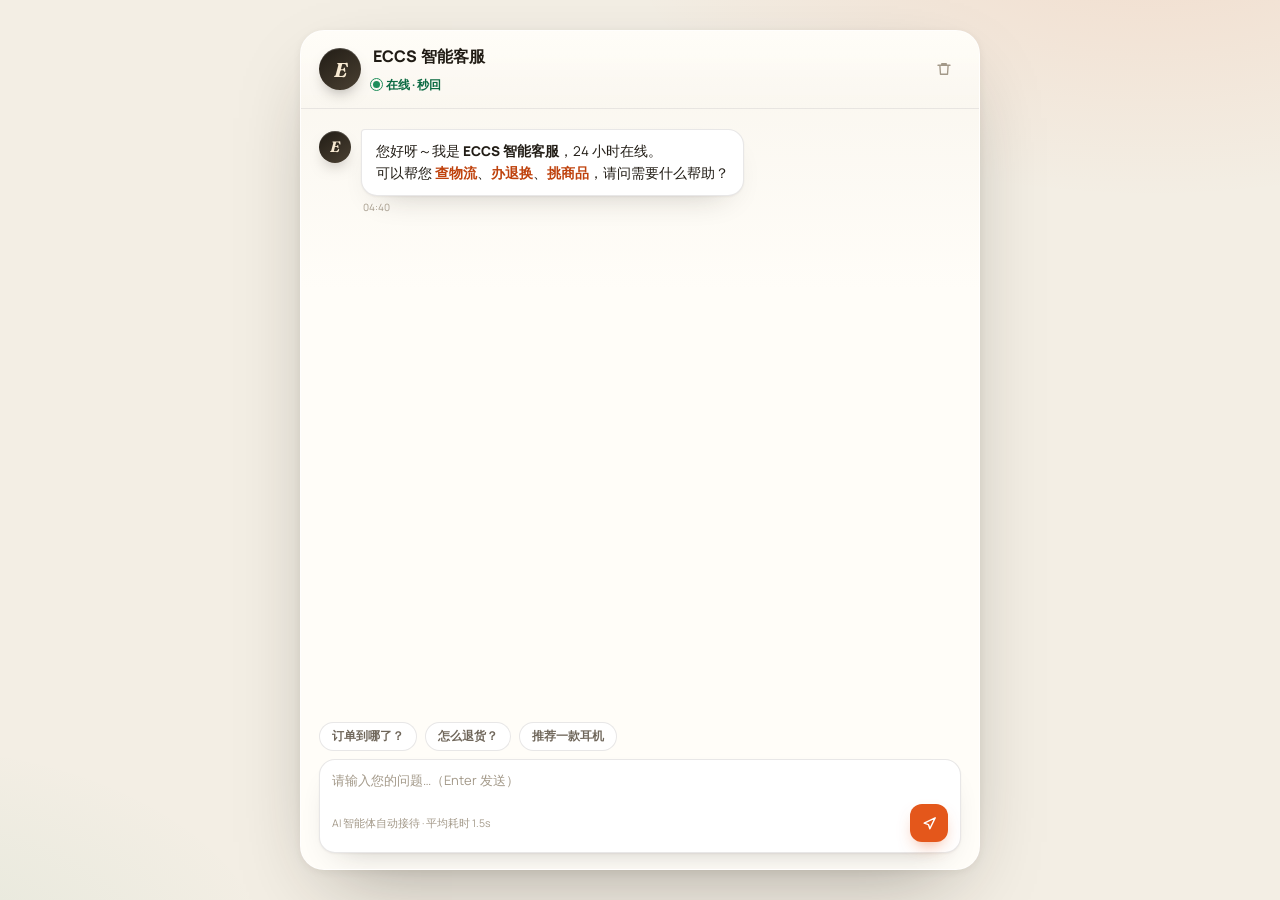
==== ui/index.html @ 85d5d181 "chore: 初始化 ECCS 电商客服智能体界面原型" ====
<!DOCTYPE html>
<html lang="zh-CN">
<head>
<meta charset="UTF-8">
<meta name="viewport" content="width=device-width, initial-scale=1.0">
<title>ECCS 智能客服</title>
<link rel="preconnect" href="https://fonts.googleapis.com">
<link rel="preconnect" href="https://fonts.gstatic.com" crossorigin>
<link href="https://fonts.googleapis.com/css2?family=Fraunces:ital,opsz,wght@0,9..144,600;0,9..144,700;1,9..144,600&family=Manrope:wght@500;600;700;800&display=swap" rel="stylesheet">
<link rel="stylesheet" href="style.css">
</head>
<body>

  <main class="chat" id="chat">
    <header class="chat-head">
      <div class="shop">
        <div class="avatar">E</div>
        <div class="shop-meta">
          <h1>ECCS 智能客服</h1>
          <p><span class="status"><i class="dot"></i>在线 · 秒回</span></p>
        </div>
      </div>
      <button class="icon-btn" id="clearBtn" title="清空对话">
        <svg viewBox="0 0 24 24"><path d="M4 7h16M9 7V5h6v2M6.5 7l.8 12h9.4l.8-12"/></svg>
      </button>
    </header>

    <div class="msgs" id="msgs"></div>

    <footer class="composer">
      <div class="quick-row" id="chips">
        <button class="quick" data-q="订单到哪了？" type="button">订单到哪了？</button>
        <button class="quick" data-q="怎么退货？" type="button">怎么退货？</button>
        <button class="quick" data-q="推荐一款耳机" type="button">推荐一款耳机</button>
      </div>
      <div class="composer-box">
        <textarea id="input" rows="1" placeholder="请输入您的问题…（Enter 发送）"></textarea>
        <div class="composer-ctrl">
          <span class="hint" id="hint">AI 智能体自动接待 · 平均耗时 1.5s</span>
          <button class="btn btn-send" id="sendBtn" type="button">
            <svg viewBox="0 0 24 24"><path d="M4.5 11.5 20 4l-7.5 15.5-2-6-6-2z"/></svg>
          </button>
        </div>
      </div>
    </footer>
  </main>

<script src="app.js"></script>
</body>
</html>
---- ui/style.css ----
/* =====================================================================
   ECCS 智能客服 · 单对话窗口
   零售礼宾台风格：暖纸底 / 深墨 / 柿子橙
   ===================================================================== */
:root {
  --paper: #f3eee4;
  --card: #fffdf8;
  --ink: #211c15;
  --ink-2: #6f665a;
  --ink-3: #a39989;
  --line: rgba(33, 28, 21, .10);
  --accent: #e4571b;
  --accent-deep: #bf420d;
  --accent-soft: #fbe7d8;
  --ok: #1e8e5a;
  --shadow-1: 0 1px 2px rgba(33,28,21,.05), 0 14px 34px -20px rgba(33,28,21,.3);
  --font: "Manrope", "PingFang SC", "HarmonyOS Sans SC", "Microsoft YaHei", sans-serif;
  --font-display: "Fraunces", "Songti SC", "STSong", serif;
  --mono: ui-monospace, "Cascadia Mono", Consolas, monospace;
}

* { box-sizing: border-box; margin: 0; padding: 0; }
html, body { height: 100%; }
body {
  font-family: var(--font);
  color: var(--ink);
  display: grid; place-items: center;
  background:
    radial-gradient(900px 480px at 90% -10%, rgba(228,87,27,.12), transparent 60%),
    radial-gradient(700px 420px at -8% 108%, rgba(30,142,90,.07), transparent 55%),
    var(--paper);
  overflow: hidden;
  -webkit-font-smoothing: antialiased;
}

/* ---- 对话窗 ---- */
.chat {
  display: flex; flex-direction: column;
  width: min(680px, calc(100vw - 32px));
  height: min(840px, calc(100vh - 32px));
  background: var(--card);
  border-radius: 24px;
  border: 1px solid rgba(255,255,255,.7);
  box-shadow: 0 30px 80px -30px rgba(33,28,21,.4), 0 2px 8px rgba(33,28,21,.06);
  overflow: hidden;
  animation: in .5s cubic-bezier(.2,.8,.2,1);
}
@keyframes in { from { opacity: 0; transform: translateY(14px) scale(.985); } }

.chat-head {
  display: flex; align-items: center; justify-content: space-between;
  padding: 14px 18px;
  background: linear-gradient(180deg, var(--card), rgba(243,238,228,.4));
  border-bottom: 1px solid var(--line);
}
.shop { display: flex; align-items: center; gap: 12px; }
.avatar {
  display: grid; place-items: center;
  width: 42px; height: 42px; border-radius: 50%;
  background: linear-gradient(145deg, var(--ink), #4a4032);
  color: #f8ead2;
  font-family: var(--font-display); font-style: italic; font-weight: 700; font-size: 20px;
  box-shadow: inset 0 1px 0 rgba(255,255,255,.18), 0 8px 16px -8px rgba(33,28,21,.5);
}
.shop-meta h1 { font-size: 16px; font-weight: 800; letter-spacing: .01em; }
.shop-meta p { margin-top: 3px; }
.status { display: inline-flex; align-items: center; gap: 6px; font-size: 12px; color: #0d6b43; font-weight: 700; }
.dot { width: 7px; height: 7px; border-radius: 50%; background: var(--ok); position: relative; }
.dot::after { content: ""; position: absolute; inset: -3px; border-radius: 50%; border: 1px solid var(--ok); animation: pulse 1.8s ease-out infinite; }
@keyframes pulse { 0% { transform: scale(.4); opacity: .9; } 100% { transform: scale(1.5); opacity: 0; } }

.icon-btn {
  display: grid; place-items: center;
  width: 34px; height: 34px; border-radius: 10px;
  border: 0; background: transparent; color: var(--ink-3); cursor: pointer; transition: .2s;
}
.icon-btn:hover { background: rgba(33,28,21,.06); color: var(--ink); }
.icon-btn svg { width: 18px; height: 18px; fill: none; stroke: currentColor; stroke-width: 1.8; stroke-linecap: round; stroke-linejoin: round; }

/* ---- 消息区 ---- */
.msgs {
  flex: 1; overflow-y: auto;
  padding: 20px 18px 8px;
  display: flex; flex-direction: column; gap: 16px;
  background: linear-gradient(180deg, rgba(243,238,228,.35), transparent 30%);
  scroll-behavior: smooth;
}
.msgs::-webkit-scrollbar { width: 5px; }
.msgs::-webkit-scrollbar-thumb { background: rgba(33,28,21,.14); border-radius: 99px; }

.msg { display: flex; gap: 10px; max-width: 82%; animation: msgIn .3s cubic-bezier(.2,.8,.2,1); }
@keyframes msgIn { from { opacity: 0; transform: translateY(8px); } }
.msg .avatar { width: 32px; height: 32px; font-size: 15px; flex: none; margin-top: 2px; }
.msg .bubble { padding: 10px 14px; font-size: 13.5px; line-height: 1.7; white-space: pre-wrap; word-break: break-word; }
.msg .time { font-size: 10px; color: var(--ink-3); margin-top: 4px; padding-left: 2px; }

/* AI（左） / 顾客（右） */
.msg.ai { align-self: flex-start; }
.msg.ai .bubble { background: #fff; border: 1px solid var(--line); border-radius: 4px 16px 16px 16px; box-shadow: var(--shadow-1); }
.msg.user { align-self: flex-end; flex-direction: row-reverse; gap: 4px; }
.msg.user .avatar { display: none; }
.msg.user .bubble { background: linear-gradient(145deg, var(--accent), #ee6a2f); color: #fff; border-radius: 16px 4px 16px 16px; box-shadow: 0 10px 22px -12px rgba(228,87,27,.5); }
.msg.user .time { text-align: right; }

.bubble b { font-weight: 800; }
.bubble .em { color: var(--accent-deep); }
.msg.ai .bubble .em { color: var(--accent-deep); font-weight: 800; }

/* 消息内卡片（订单物流 / 商品推荐） */
.card { margin-top: 10px; background: #faf6ec; border: 1px solid var(--line); border-radius: 14px; padding: 12px; }
.card-title { display: flex; align-items: center; gap: 7px; font-size: 12px; font-weight: 800; color: var(--ink-2); }
.card-title svg { width: 14px; height: 14px; fill: none; stroke: var(--accent); stroke-width: 2; stroke-linecap: round; }
.order-row { display: flex; gap: 10px; margin-top: 10px; align-items: center; }
.order-row img { width: 50px; height: 50px; border-radius: 10px; object-fit: cover; flex: none; }
.order-row b { display: block; font-size: 12.5px; line-height: 1.4; }
.order-row .sub { font-size: 11px; color: var(--ink-2); margin-top: 2px; }
.track { display: flex; margin: 14px 2px 6px; position: relative; }
.track::before { content: ""; position: absolute; left: 6px; right: 6px; top: 5px; height: 2px; background: var(--line); }
.track .tp { flex: 1; text-align: center; font-size: 10px; color: var(--ink-3); font-weight: 700; position: relative; }
.track .tp::before { content: ""; display: block; width: 8px; height: 8px; margin: 0 auto 6px; border-radius: 50%; background: #e4ddcd; position: relative; z-index: 1; }
.track .tp.done { color: var(--ok); }
.track .tp.done::before { background: var(--ok); box-shadow: 0 0 0 3px #e1f2e8; }
.track .tp.cur { color: var(--accent); }
.track .tp.cur::before { background: var(--accent); box-shadow: 0 0 0 3px var(--accent-soft); animation: pulse 1.6s infinite; }

.link-row { display: flex; gap: 8px; margin-top: 10px; }
.prod-card { flex: 1; min-width: 0; background: #fff; border: 1px solid var(--line); border-radius: 12px; padding: 7px; cursor: pointer; transition: .2s; }
.prod-card:hover { transform: translateY(-2px); box-shadow: 0 10px 20px -14px rgba(33,28,21,.35); }
.prod-card img { width: 100%; aspect-ratio: 1; object-fit: cover; border-radius: 8px; }
.prod-card b { display: block; font-size: 11px; line-height: 1.4; margin-top: 6px;
  display: -webkit-box; -webkit-line-clamp: 2; -webkit-box-orient: vertical; overflow: hidden; }
.prod-card .price { font-family: var(--font-display); font-weight: 700; color: var(--accent); font-size: 14px; margin-top: 3px; }
.prod-card .price small { font-family: var(--font); font-size: 10px; }

/* 输入中动画 */
.typing .bubble { display: inline-flex; gap: 4px; padding: 16px; }
.typing i { width: 6px; height: 6px; border-radius: 50%; background: var(--ink-3); animation: blink 1.2s infinite; }
.typing i:nth-child(2) { animation-delay: .18s; }
.typing i:nth-child(3) { animation-delay: .36s; }
@keyframes blink { 0%, 60%, 100% { transform: translateY(0); opacity: .35; } 30% { transform: translateY(-4px); opacity: .95; } }

/* ---- 输入区 ---- */
.composer { padding: 10px 18px 16px; display: flex; flex-direction: column; gap: 8px; background: var(--card); }
.quick-row { display: flex; gap: 8px; flex-wrap: wrap; }
.quick {
  font-size: 11.5px; font-weight: 600; color: var(--ink-2);
  background: #fff; border: 1px solid var(--line); padding: 6px 12px; border-radius: 999px; cursor: pointer; transition: .18s;
}
.quick:hover { color: var(--accent); border-color: rgba(228,87,27,.45); background: var(--accent-soft); transform: translateY(-1px); }
.composer-box {
  background: #fff; border: 1px solid var(--line); border-radius: 16px;
  padding: 10px 12px; box-shadow: var(--shadow-1); transition: .2s;
}
.composer-box:focus-within { border-color: rgba(228,87,27,.5); box-shadow: 0 0 0 3px rgba(228,87,27,.1), var(--shadow-1); }
.composer-box textarea { width: 100%; border: 0; outline: 0; resize: none; background: none;
  font: inherit; font-size: 13px; line-height: 1.6; max-height: 120px; }
.composer-box textarea::placeholder { color: var(--ink-3); }
.composer-ctrl { display: flex; align-items: center; justify-content: space-between; margin-top: 8px; }
.hint { font-size: 10.5px; color: var(--ink-3); }
.btn { border: 0; cursor: pointer; }
.btn-send {
  width: 38px; height: 38px; border-radius: 12px; display: grid; place-items: center;
  background: var(--accent); box-shadow: 0 8px 18px -8px rgba(228,87,27,.7); transition: .2s;
}
.btn-send:hover { background: var(--accent-deep); transform: scale(1.04); }
.btn-send:active { transform: scale(.96); }
.btn-send svg { width: 17px; height: 17px; fill: none; stroke: #fff; stroke-width: 2; stroke-linecap: round; stroke-linejoin: round; }

@media (prefers-reduced-motion: reduce) { *, *::before, *::after { animation: none !important; transition: none !important; } }
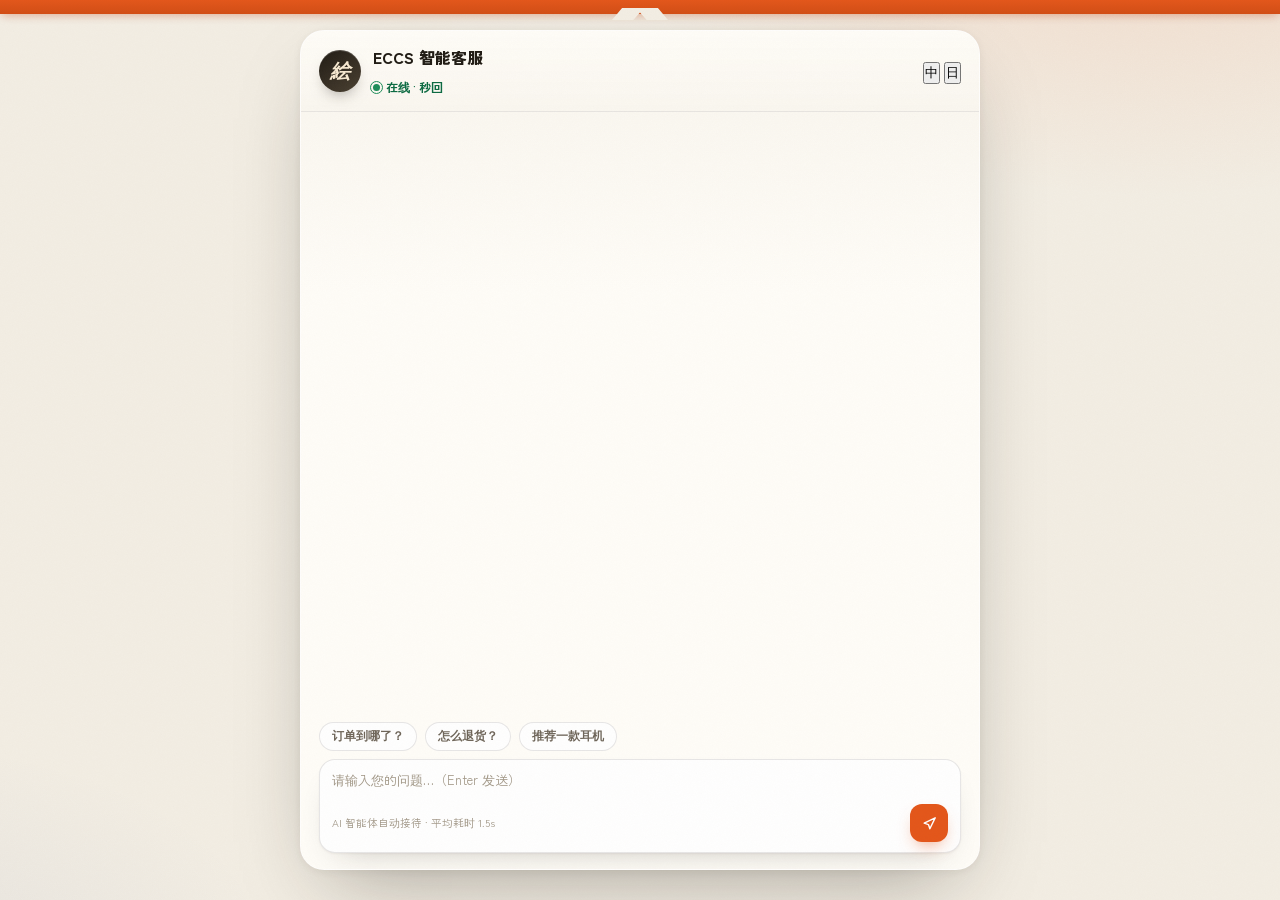
==== commit e3a68912: "feat: 智能体项目配置与Git安全 Co-authored-by: traeagent <traeagent@users.noreply.github.com>" ====
--- a/ui/index.html
+++ b/ui/index.html
@@ -6,38 +6,48 @@
 <title>ECCS 智能客服</title>
 <link rel="preconnect" href="https://fonts.googleapis.com">
 <link rel="preconnect" href="https://fonts.gstatic.com" crossorigin>
-<link href="https://fonts.googleapis.com/css2?family=Fraunces:ital,opsz,wght@0,9..144,600;0,9..144,700;1,9..144,600&family=Manrope:wght@500;600;700;800&display=swap" rel="stylesheet">
+<link href="https://fonts.googleapis.com/css2?family=Zen+Kaku+Gothic+New:wght@400;500;700;900&family=Fraunces:ital,opsz,wght@0,9..144,600;0,9..144,700;1,9..144,600&display=swap" rel="stylesheet">
 <link rel="stylesheet" href="style.css">
 </head>
 <body>
 
+  <!-- 和纸纹理底 + 顶部暖帘装饰 -->
+  <div class="paper-grain" aria-hidden="true"></div>
+  <div class="noren" aria-hidden="true">
+    <span class="noren-notch"></span>
+  </div>
+
   <main class="chat" id="chat">
+
     <header class="chat-head">
       <div class="shop">
-        <div class="avatar">E</div>
+        <div class="avatar">絵</div>
         <div class="shop-meta">
-          <h1>ECCS 智能客服</h1>
-          <p><span class="status"><i class="dot"></i>在线 · 秒回</span></p>
+          <h1 data-i18n="title">ECCS 智能客服</h1>
+          <p><span class="status"><i class="dot"></i><span data-i18n="status">在线 · 秒回</span></span></p>
         </div>
       </div>
-      <button class="icon-btn" id="clearBtn" title="清空对话">
-        <svg viewBox="0 0 24 24"><path d="M4 7h16M9 7V5h6v2M6.5 7l.8 12h9.4l.8-12"/></svg>
-      </button>
+
+      <!-- 语言一键切换 -->
+      <div class="lang-switch" role="group" aria-label="语言切换 / 言語切替">
+        <button id="langZH" class="lang-btn active" type="button" aria-pressed="true">中</button>
+        <button id="langJA" class="lang-btn" type="button" aria-pressed="false">日</button>
+      </div>
     </header>
 
     <div class="msgs" id="msgs"></div>
 
     <footer class="composer">
       <div class="quick-row" id="chips">
-        <button class="quick" data-q="订单到哪了？" type="button">订单到哪了？</button>
-        <button class="quick" data-q="怎么退货？" type="button">怎么退货？</button>
-        <button class="quick" data-q="推荐一款耳机" type="button">推荐一款耳机</button>
+        <button class="quick" data-q-key="q1" type="button" data-i18n="q1">订单到哪了？</button>
+        <button class="quick" data-q-key="q2" type="button" data-i18n="q2">怎么退货？</button>
+        <button class="quick" data-q-key="q3" type="button" data-i18n="q3">推荐一款耳机</button>
       </div>
       <div class="composer-box">
-        <textarea id="input" rows="1" placeholder="请输入您的问题…（Enter 发送）"></textarea>
+        <textarea id="input" rows="1" data-i18n-ph="placeholder" placeholder="请输入您的问题…（Enter 发送）"></textarea>
         <div class="composer-ctrl">
-          <span class="hint" id="hint">AI 智能体自动接待 · 平均耗时 1.5s</span>
-          <button class="btn btn-send" id="sendBtn" type="button">
+          <span class="hint" id="hint" data-i18n="hint">AI 智能体自动接待 · 平均耗时 1.5s</span>
+          <button class="btn btn-send" id="sendBtn" type="button" aria-label="发送">
             <svg viewBox="0 0 24 24"><path d="M4.5 11.5 20 4l-7.5 15.5-2-6-6-2z"/></svg>
           </button>
         </div>
--- a/ui/style.css
+++ b/ui/style.css
@@ -1,6 +1,6 @@
 /* =====================================================================
    ECCS 智能客服 · 单对话窗口
-   零售礼宾台风格：暖纸底 / 深墨 / 柿子橙
+   和纸暖帘风格：暖纸底 / 深墨 / 柿子橙 / 中日双语
    ===================================================================== */
 :root {
   --paper: #f3eee4;
@@ -13,8 +13,9 @@
   --accent-deep: #bf420d;
   --accent-soft: #fbe7d8;
   --ok: #1e8e5a;
+  --indigo: #26418f;
   --shadow-1: 0 1px 2px rgba(33,28,21,.05), 0 14px 34px -20px rgba(33,28,21,.3);
-  --font: "Manrope", "PingFang SC", "HarmonyOS Sans SC", "Microsoft YaHei", sans-serif;
+  --font: "Zen Kaku Gothic New", "PingFang SC", "HarmonyOS Sans SC", "Microsoft YaHei", "Hiragino Kaku Gothic ProN", "Yu Gothic", sans-serif;
   --font-display: "Fraunces", "Songti SC", "STSong", serif;
   --mono: ui-monospace, "Cascadia Mono", Consolas, monospace;
 }
@@ -27,11 +28,31 @@
   display: grid; place-items: center;
   background:
     radial-gradient(900px 480px at 90% -10%, rgba(228,87,27,.12), transparent 60%),
-    radial-gradient(700px 420px at -8% 108%, rgba(30,142,90,.07), transparent 55%),
+    radial-gradient(700px 420px at -8% 108%, rgba(38,65,143,.06), transparent 55%),
     var(--paper);
   overflow: hidden;
   -webkit-font-smoothing: antialiased;
 }
+
+/* ---- 和纸纹理（SVG 噪点，覆盖层）---- */
+.paper-grain {
+  position: fixed; inset: 0; pointer-events: none; z-index: 5; opacity: .5;
+  background-image: url("data:image/svg+xml,%3Csvg xmlns='http://www.w3.org/2000/svg' width='140' height='140'%3E%3Cfilter id='n'%3E%3CfeTurbulence type='fractalNoise' baseFrequency='0.9' numOctaves='2'/%3E%3CfeColorMatrix values='0 0 0 0 0.13 0 0 0 0 0.11 0 0 0 0 0.08 0 0 0 0.05 0'/%3E%3C/filter%3E%3Crect width='140' height='140' filter='url(%23n)'/%3E%3C/svg%3E");
+}
+
+/* ---- 顶部暖帘装饰（柿子橙布帘 + 切口）---- */
+.noren {
+  position: fixed; top: 0; left: 0; right: 0; height: 14px; z-index: 4;
+  background: linear-gradient(180deg, var(--accent), #d24e15);
+  box-shadow: 0 3px 10px -2px rgba(191,66,13,.4);
+  animation: norenDrop .7s cubic-bezier(.2,.9,.25,1.05);
+}
+.noren-notch {
+  position: absolute; bottom: -6px; left: 50%; transform: translateX(-50%);
+  width: 56px; height: 12px; background: var(--paper);
+  clip-path: polygon(0 100%, 18% 0, 82% 0, 100% 100%, 62% 100%, 50% 38%, 38% 100%);
+}
+@keyframes norenDrop { from { transform: translateY(-100%); } }
 
 /* ---- 对话窗 ---- */
 .chat {
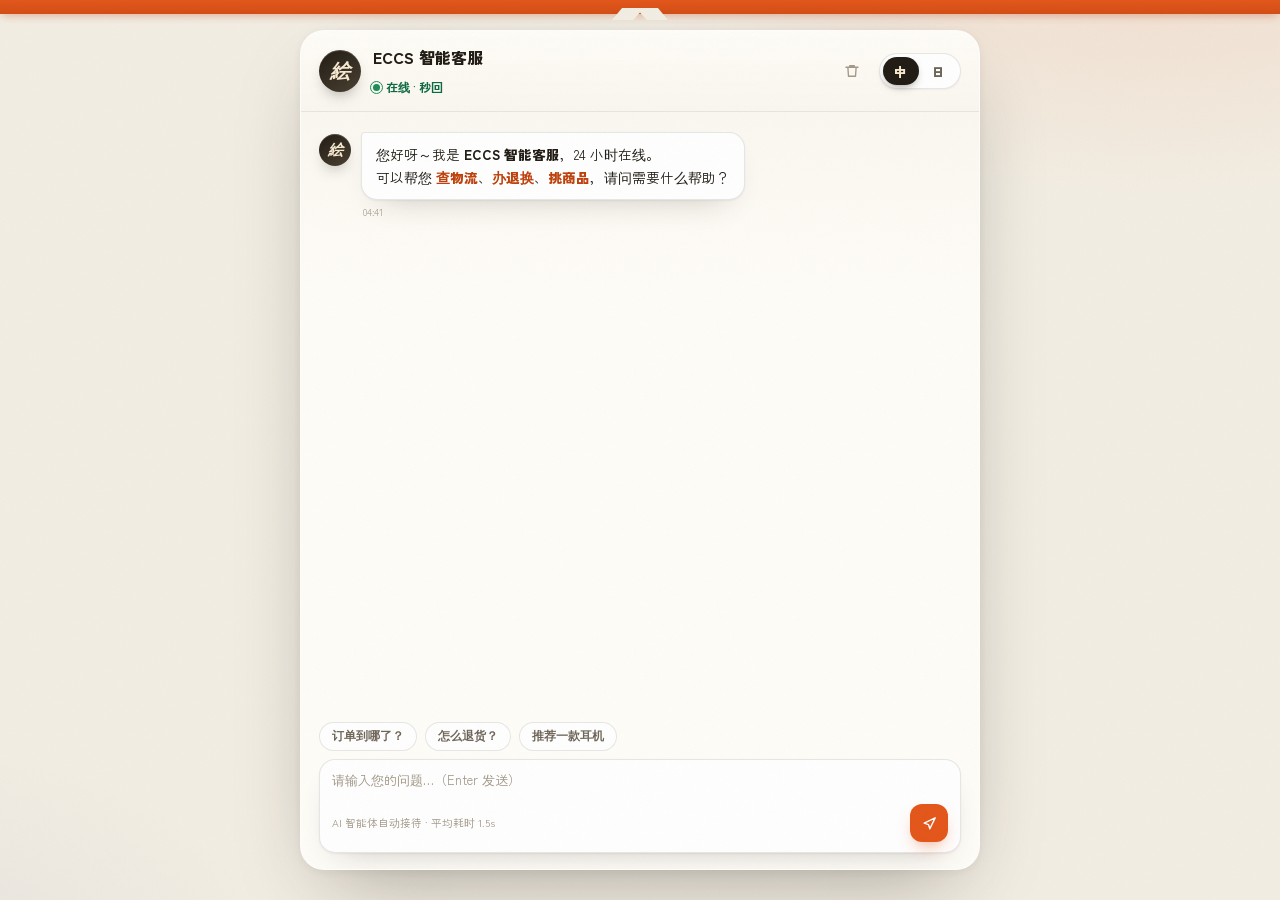
==== commit 984a947c: "feat: 智能体项目配置与Git安全 Co-authored-by: traeagent <traeagent@users.noreply.github.com>" ====
--- a/ui/index.html
+++ b/ui/index.html
@@ -28,10 +28,15 @@
         </div>
       </div>
 
-      <!-- 语言一键切换 -->
-      <div class="lang-switch" role="group" aria-label="语言切换 / 言語切替">
-        <button id="langZH" class="lang-btn active" type="button" aria-pressed="true">中</button>
-        <button id="langJA" class="lang-btn" type="button" aria-pressed="false">日</button>
+      <div class="head-actions">
+        <button class="icon-btn" id="clearBtn" title="清空对话" data-i18n-title="clearTip" aria-label="清空对话">
+          <svg viewBox="0 0 24 24"><path d="M4 7h16M9 7V5h6v2M6.5 7l.8 12h9.4l.8-12"/></svg>
+        </button>
+        <!-- 语言一键切换 -->
+        <div class="lang-switch" role="group" aria-label="语言切换 / 言語切替">
+          <button id="langZH" class="lang-btn active" type="button" aria-pressed="true">中</button>
+          <button id="langJA" class="lang-btn" type="button" aria-pressed="false">日</button>
+        </div>
       </div>
     </header>
 
--- a/ui/style.css
+++ b/ui/style.css
@@ -98,6 +98,26 @@
 .icon-btn:hover { background: rgba(33,28,21,.06); color: var(--ink); }
 .icon-btn svg { width: 18px; height: 18px; fill: none; stroke: currentColor; stroke-width: 1.8; stroke-linecap: round; stroke-linejoin: round; }
 
+/* ---- 头部右侧：清空 + 语言切换 ---- */
+.head-actions { display: flex; align-items: center; gap: 10px; }
+.lang-switch {
+  display: flex; padding: 3px; gap: 2px;
+  background: #fff; border: 1px solid var(--line); border-radius: 999px;
+  box-shadow: var(--shadow-1);
+}
+.lang-btn {
+  width: 36px; height: 28px; border: 0; border-radius: 999px;
+  background: transparent; color: var(--ink-2); cursor: pointer;
+  font-family: var(--font); font-size: 12.5px; font-weight: 800; letter-spacing: .02em;
+  transition: .18s;
+}
+.lang-btn:hover { color: var(--accent); }
+.lang-btn.active {
+  background: var(--ink); color: #f8ead2;
+  box-shadow: 0 4px 10px -4px rgba(33,28,21,.55);
+}
+.lang-btn.active:hover { color: #fff; }
+
 /* ---- 消息区 ---- */
 .msgs {
   flex: 1; overflow-y: auto;
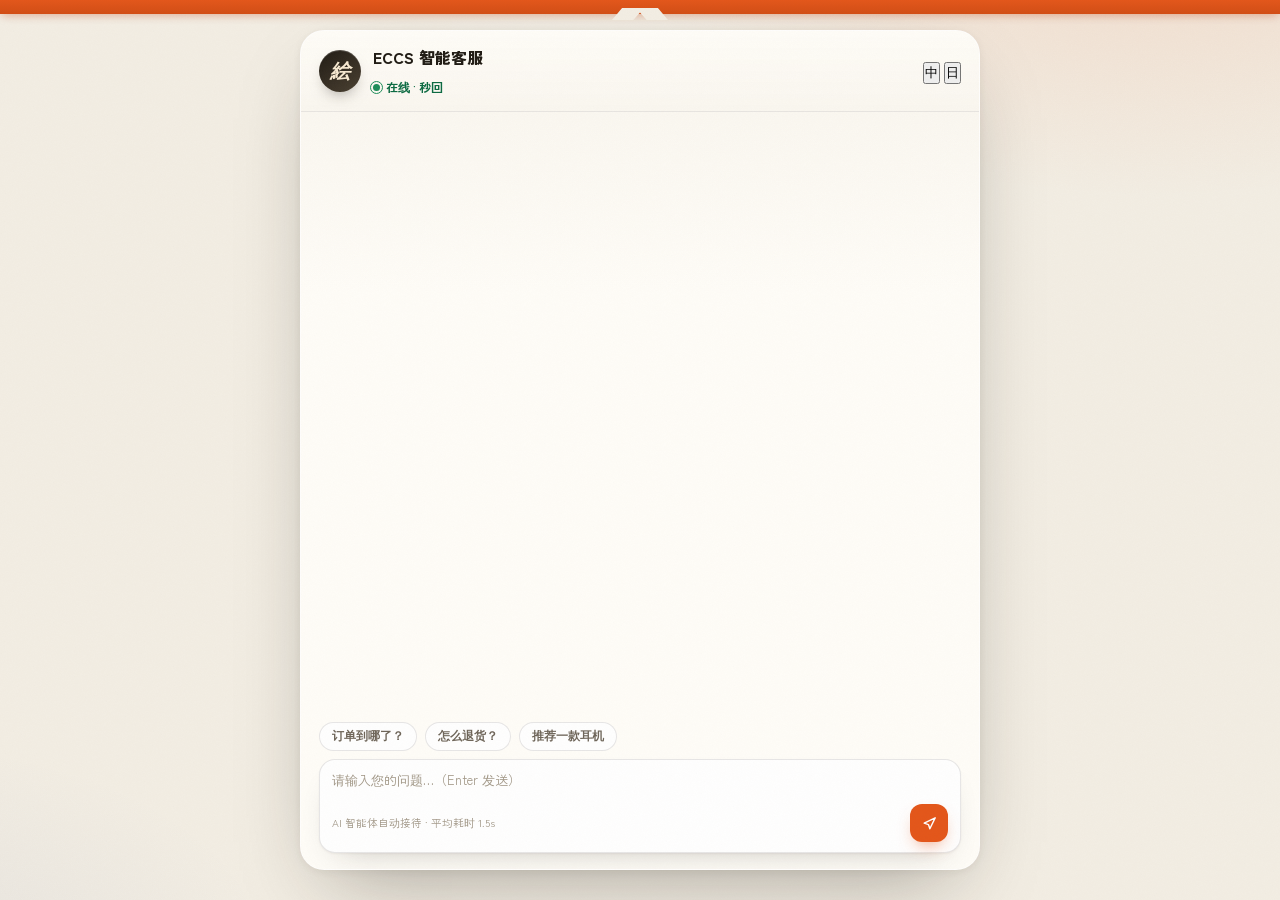
==== commit 14f440dd: "Merge b770ceaca98a0f8b17ae0d4461fdd036e3ac0ef2 into 9a60bb7959a92cb4fd9e83a1694ef7cac6683e0a" ====
--- a/ui/index.html
+++ b/ui/index.html
@@ -28,15 +28,10 @@
         </div>
       </div>
 
-      <div class="head-actions">
-        <button class="icon-btn" id="clearBtn" title="清空对话" data-i18n-title="clearTip" aria-label="清空对话">
-          <svg viewBox="0 0 24 24"><path d="M4 7h16M9 7V5h6v2M6.5 7l.8 12h9.4l.8-12"/></svg>
-        </button>
-        <!-- 语言一键切换 -->
-        <div class="lang-switch" role="group" aria-label="语言切换 / 言語切替">
-          <button id="langZH" class="lang-btn active" type="button" aria-pressed="true">中</button>
-          <button id="langJA" class="lang-btn" type="button" aria-pressed="false">日</button>
-        </div>
+      <!-- 语言一键切换 -->
+      <div class="lang-switch" role="group" aria-label="语言切换 / 言語切替">
+        <button id="langZH" class="lang-btn active" type="button" aria-pressed="true">中</button>
+        <button id="langJA" class="lang-btn" type="button" aria-pressed="false">日</button>
       </div>
     </header>
 
--- a/ui/style.css
+++ b/ui/style.css
@@ -98,26 +98,6 @@
 .icon-btn:hover { background: rgba(33,28,21,.06); color: var(--ink); }
 .icon-btn svg { width: 18px; height: 18px; fill: none; stroke: currentColor; stroke-width: 1.8; stroke-linecap: round; stroke-linejoin: round; }
 
-/* ---- 头部右侧：清空 + 语言切换 ---- */
-.head-actions { display: flex; align-items: center; gap: 10px; }
-.lang-switch {
-  display: flex; padding: 3px; gap: 2px;
-  background: #fff; border: 1px solid var(--line); border-radius: 999px;
-  box-shadow: var(--shadow-1);
-}
-.lang-btn {
-  width: 36px; height: 28px; border: 0; border-radius: 999px;
-  background: transparent; color: var(--ink-2); cursor: pointer;
-  font-family: var(--font); font-size: 12.5px; font-weight: 800; letter-spacing: .02em;
-  transition: .18s;
-}
-.lang-btn:hover { color: var(--accent); }
-.lang-btn.active {
-  background: var(--ink); color: #f8ead2;
-  box-shadow: 0 4px 10px -4px rgba(33,28,21,.55);
-}
-.lang-btn.active:hover { color: #fff; }
-
 /* ---- 消息区 ---- */
 .msgs {
   flex: 1; overflow-y: auto;
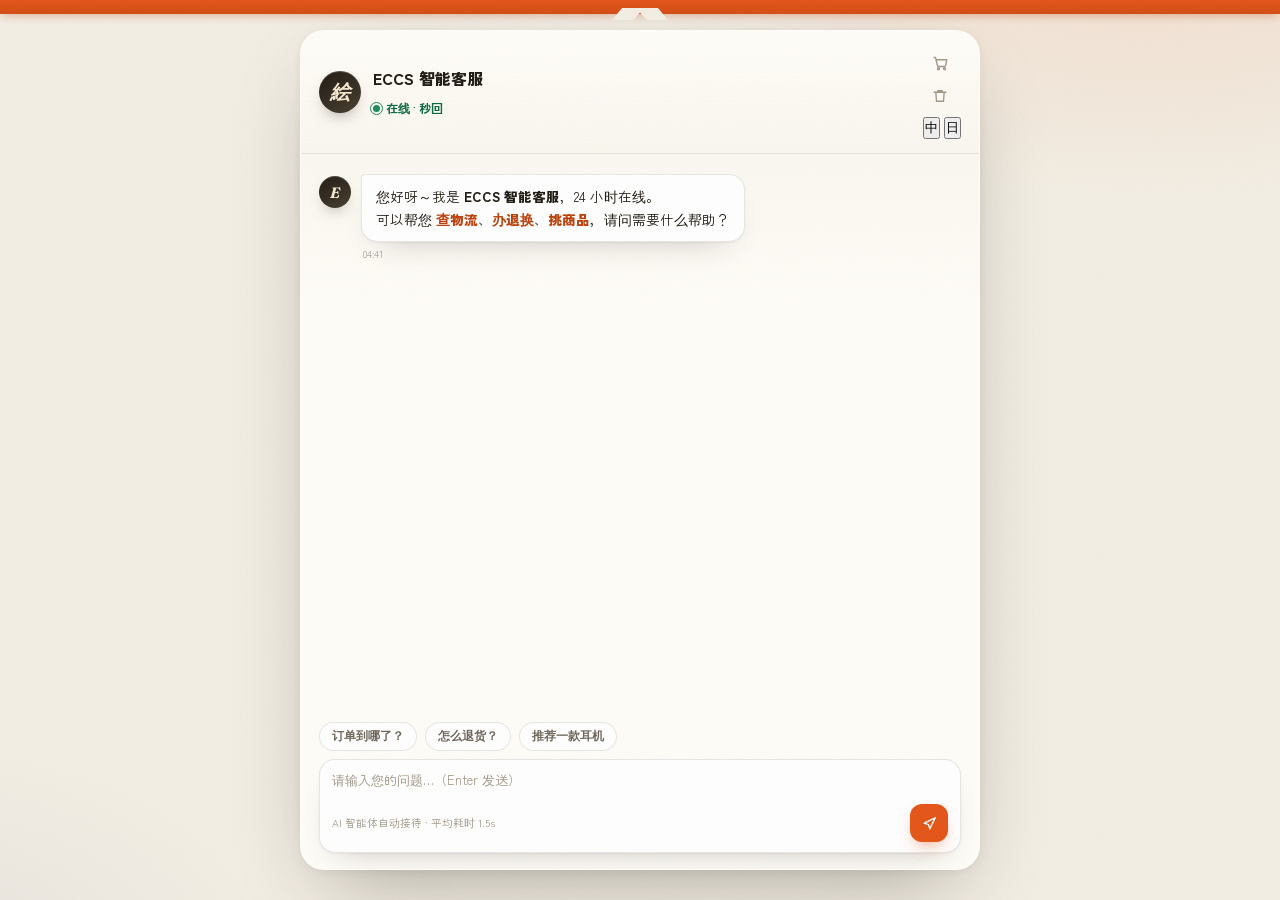
==== commit 3d7efc75: "feat(shop): 自营商城最小闭环——货架/下单/模拟支付/我的订单，订单入库即被 agent 实时查询" ====
--- a/ui/index.html
+++ b/ui/index.html
@@ -1,14 +1,18 @@
 <!DOCTYPE html>
 <html lang="zh-CN">
+
 <head>
-<meta charset="UTF-8">
-<meta name="viewport" content="width=device-width, initial-scale=1.0">
-<title>ECCS 智能客服</title>
-<link rel="preconnect" href="https://fonts.googleapis.com">
-<link rel="preconnect" href="https://fonts.gstatic.com" crossorigin>
-<link href="https://fonts.googleapis.com/css2?family=Zen+Kaku+Gothic+New:wght@400;500;700;900&family=Fraunces:ital,opsz,wght@0,9..144,600;0,9..144,700;1,9..144,600&display=swap" rel="stylesheet">
-<link rel="stylesheet" href="style.css">
+  <meta charset="UTF-8">
+  <meta name="viewport" content="width=device-width, initial-scale=1.0">
+  <title>ECCS 智能客服</title>
+  <link rel="preconnect" href="https://fonts.googleapis.com">
+  <link rel="preconnect" href="https://fonts.gstatic.com" crossorigin>
+  <link
+    href="https://fonts.googleapis.com/css2?family=Zen+Kaku+Gothic+New:wght@400;500;700;900&family=Fraunces:ital,opsz,wght@0,9..144,600;0,9..144,700;1,9..144,600&display=swap"
+    rel="stylesheet">
+  <link rel="stylesheet" href="/ui/style.css">
 </head>
+
 <body>
 
   <!-- 和纸纹理底 + 顶部暖帘装饰 -->
@@ -28,10 +32,24 @@
         </div>
       </div>
 
-      <!-- 语言一键切换 -->
-      <div class="lang-switch" role="group" aria-label="语言切换 / 言語切替">
-        <button id="langZH" class="lang-btn active" type="button" aria-pressed="true">中</button>
-        <button id="langJA" class="lang-btn" type="button" aria-pressed="false">日</button>
+      <div class="head-actions">
+        <a class="icon-btn" href="/shop" title="自营商城" aria-label="自营商城" style="text-decoration:none">
+          <svg viewBox="0 0 24 24">
+            <path d="M4 6h2l2.4 10.2A2 2 0 0 0 10.4 18h7.2a2 2 0 0 0 2-1.6L21 9H7" />
+            <circle cx="10" cy="21" r="1.4" />
+            <circle cx="18" cy="21" r="1.4" />
+          </svg>
+        </a>
+        <button class="icon-btn" id="clearBtn" title="清空对话" data-i18n-title="clearTip" aria-label="清空对话">
+          <svg viewBox="0 0 24 24">
+            <path d="M4 7h16M9 7V5h6v2M6.5 7l.8 12h9.4l.8-12" />
+          </svg>
+        </button>
+        <!-- 语言一键切换 -->
+        <div class="lang-switch" role="group" aria-label="语言切换 / 言語切替">
+          <button id="langZH" class="lang-btn active" type="button" aria-pressed="true">中</button>
+          <button id="langJA" class="lang-btn" type="button" aria-pressed="false">日</button>
+        </div>
       </div>
     </header>
 
@@ -48,13 +66,16 @@
         <div class="composer-ctrl">
           <span class="hint" id="hint" data-i18n="hint">AI 智能体自动接待 · 平均耗时 1.5s</span>
           <button class="btn btn-send" id="sendBtn" type="button" aria-label="发送">
-            <svg viewBox="0 0 24 24"><path d="M4.5 11.5 20 4l-7.5 15.5-2-6-6-2z"/></svg>
+            <svg viewBox="0 0 24 24">
+              <path d="M4.5 11.5 20 4l-7.5 15.5-2-6-6-2z" />
+            </svg>
           </button>
         </div>
       </div>
     </footer>
   </main>
 
-<script src="app.js"></script>
+  <script src="/ui/app.js"></script>
 </body>
-</html>
+
+</html>
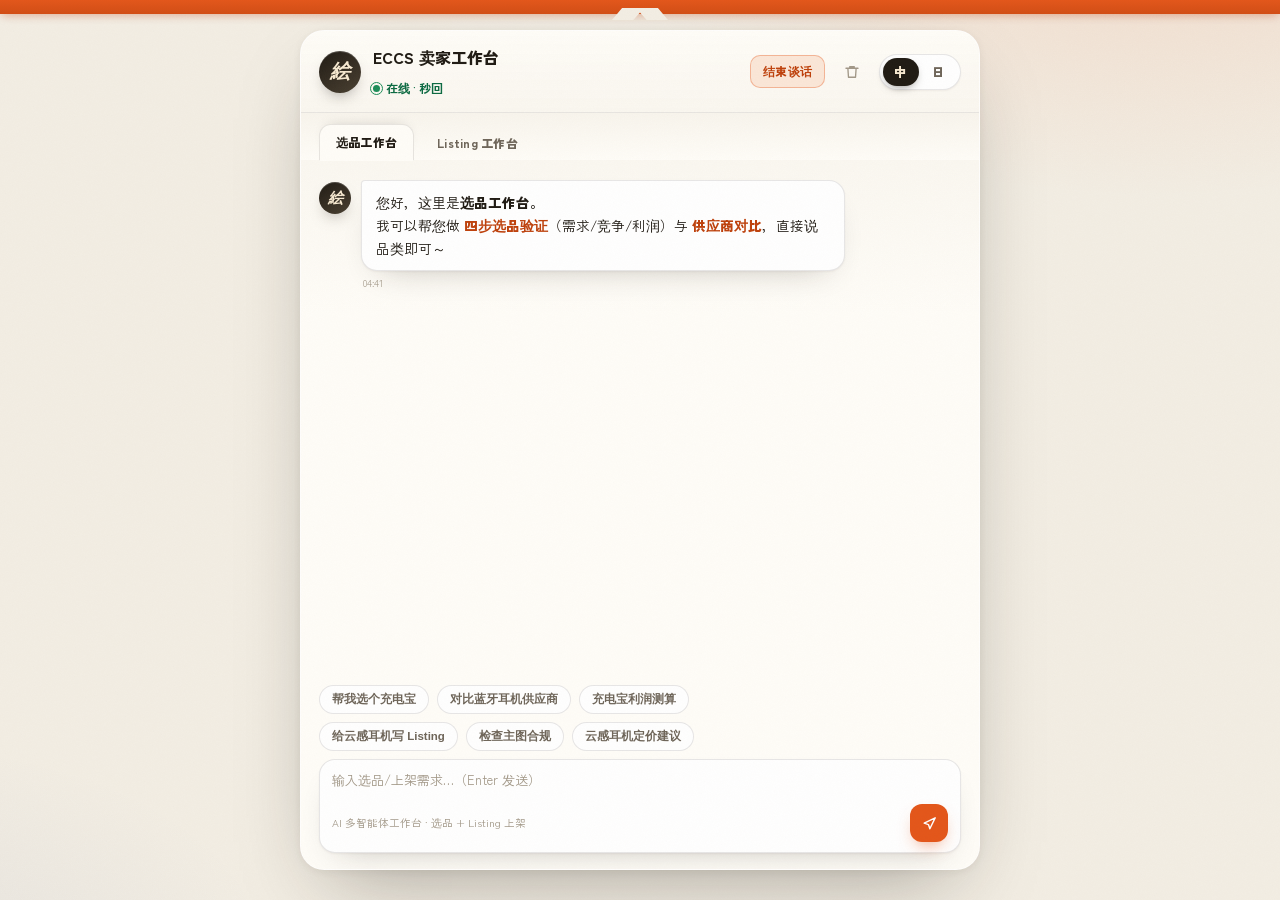
==== commit 0110ab31: "feat: 认知层五模块 + 卖家工作台双智能体 + 五模块记忆系统（P0~P7） - core/：perception（感知）/ cognition（ReAct 提炼）/ dispatch（双层注册" ====
--- a/ui/index.html
+++ b/ui/index.html
@@ -1,18 +1,14 @@
 <!DOCTYPE html>
 <html lang="zh-CN">
-
 <head>
-  <meta charset="UTF-8">
-  <meta name="viewport" content="width=device-width, initial-scale=1.0">
-  <title>ECCS 智能客服</title>
-  <link rel="preconnect" href="https://fonts.googleapis.com">
-  <link rel="preconnect" href="https://fonts.gstatic.com" crossorigin>
-  <link
-    href="https://fonts.googleapis.com/css2?family=Zen+Kaku+Gothic+New:wght@400;500;700;900&family=Fraunces:ital,opsz,wght@0,9..144,600;0,9..144,700;1,9..144,600&display=swap"
-    rel="stylesheet">
-  <link rel="stylesheet" href="/ui/style.css">
+<meta charset="UTF-8">
+<meta name="viewport" content="width=device-width, initial-scale=1.0">
+<title>ECCS 卖家工作台</title>
+<link rel="preconnect" href="https://fonts.googleapis.com">
+<link rel="preconnect" href="https://fonts.gstatic.com" crossorigin>
+<link href="https://fonts.googleapis.com/css2?family=Zen+Kaku+Gothic+New:wght@400;500;700;900&family=Fraunces:ital,opsz,wght@0,9..144,600;0,9..144,700;1,9..144,600&display=swap" rel="stylesheet">
+<link rel="stylesheet" href="style.css">
 </head>
-
 <body>
 
   <!-- 和纸纹理底 + 顶部暖帘装饰 -->
@@ -27,23 +23,16 @@
       <div class="shop">
         <div class="avatar">絵</div>
         <div class="shop-meta">
-          <h1 data-i18n="title">ECCS 智能客服</h1>
+          <h1 data-i18n="title">ECCS 卖家工作台</h1>
           <p><span class="status"><i class="dot"></i><span data-i18n="status">在线 · 秒回</span></span></p>
         </div>
       </div>
 
       <div class="head-actions">
-        <a class="icon-btn" href="/shop" title="自营商城" aria-label="自营商城" style="text-decoration:none">
-          <svg viewBox="0 0 24 24">
-            <path d="M4 6h2l2.4 10.2A2 2 0 0 0 10.4 18h7.2a2 2 0 0 0 2-1.6L21 9H7" />
-            <circle cx="10" cy="21" r="1.4" />
-            <circle cx="18" cy="21" r="1.4" />
-          </svg>
-        </a>
+        <!-- 结束本次谈话：触发一级总结管线 -->
+        <button class="txt-btn" id="endBtn" type="button" data-i18n="endTalk">结束谈话</button>
         <button class="icon-btn" id="clearBtn" title="清空对话" data-i18n-title="clearTip" aria-label="清空对话">
-          <svg viewBox="0 0 24 24">
-            <path d="M4 7h16M9 7V5h6v2M6.5 7l.8 12h9.4l.8-12" />
-          </svg>
+          <svg viewBox="0 0 24 24"><path d="M4 7h16M9 7V5h6v2M6.5 7l.8 12h9.4l.8-12"/></svg>
         </button>
         <!-- 语言一键切换 -->
         <div class="lang-switch" role="group" aria-label="语言切换 / 言語切替">
@@ -53,29 +42,39 @@
       </div>
     </header>
 
-    <div class="msgs" id="msgs"></div>
+    <!-- 双工作台标签：选品 / Listing（各自独立聊天流与谈话会话） -->
+    <nav class="tabs" id="tabs">
+      <button class="tab active" data-bench="research" type="button" data-i18n="tabResearch">选品工作台</button>
+      <button class="tab" data-bench="listing" type="button" data-i18n="tabListing">Listing 工作台</button>
+    </nav>
+
+    <div class="msgs active" id="msgs-research"></div>
+    <div class="msgs" id="msgs-listing"></div>
 
     <footer class="composer">
-      <div class="quick-row" id="chips">
-        <button class="quick" data-q-key="q1" type="button" data-i18n="q1">订单到哪了？</button>
-        <button class="quick" data-q-key="q2" type="button" data-i18n="q2">怎么退货？</button>
-        <button class="quick" data-q-key="q3" type="button" data-i18n="q3">推荐一款耳机</button>
+      <!-- 每个工作台各自的快捷提问 -->
+      <div class="quick-row" id="chips-research">
+        <button class="quick" data-q-key="r1" type="button" data-i18n="r1">帮我选个充电宝</button>
+        <button class="quick" data-q-key="r2" type="button" data-i18n="r2">对比蓝牙耳机供应商</button>
+        <button class="quick" data-q-key="r3" type="button" data-i18n="r3">充电宝利润测算</button>
+      </div>
+      <div class="quick-row" id="chips-listing" hidden>
+        <button class="quick" data-q-key="l1" type="button" data-i18n="l1">给云感耳机写 Listing</button>
+        <button class="quick" data-q-key="l2" type="button" data-i18n="l2">检查主图合规</button>
+        <button class="quick" data-q-key="l3" type="button" data-i18n="l3">云感耳机定价建议</button>
       </div>
       <div class="composer-box">
-        <textarea id="input" rows="1" data-i18n-ph="placeholder" placeholder="请输入您的问题…（Enter 发送）"></textarea>
+        <textarea id="input" rows="1" data-i18n-ph="placeholder" placeholder="输入选品/上架需求…（Enter 发送）"></textarea>
         <div class="composer-ctrl">
-          <span class="hint" id="hint" data-i18n="hint">AI 智能体自动接待 · 平均耗时 1.5s</span>
+          <span class="hint" id="hint" data-i18n="hint">AI 多智能体工作台 · 选品 + Listing 上架</span>
           <button class="btn btn-send" id="sendBtn" type="button" aria-label="发送">
-            <svg viewBox="0 0 24 24">
-              <path d="M4.5 11.5 20 4l-7.5 15.5-2-6-6-2z" />
-            </svg>
+            <svg viewBox="0 0 24 24"><path d="M4.5 11.5 20 4l-7.5 15.5-2-6-6-2z"/></svg>
           </button>
         </div>
       </div>
     </footer>
   </main>
 
-  <script src="/ui/app.js"></script>
+<script src="app.js"></script>
 </body>
-
 </html>
--- a/ui/style.css
+++ b/ui/style.css
@@ -98,6 +98,26 @@
 .icon-btn:hover { background: rgba(33,28,21,.06); color: var(--ink); }
 .icon-btn svg { width: 18px; height: 18px; fill: none; stroke: currentColor; stroke-width: 1.8; stroke-linecap: round; stroke-linejoin: round; }
 
+/* ---- 头部右侧：清空 + 语言切换 ---- */
+.head-actions { display: flex; align-items: center; gap: 10px; }
+.lang-switch {
+  display: flex; padding: 3px; gap: 2px;
+  background: #fff; border: 1px solid var(--line); border-radius: 999px;
+  box-shadow: var(--shadow-1);
+}
+.lang-btn {
+  width: 36px; height: 28px; border: 0; border-radius: 999px;
+  background: transparent; color: var(--ink-2); cursor: pointer;
+  font-family: var(--font); font-size: 12.5px; font-weight: 800; letter-spacing: .02em;
+  transition: .18s;
+}
+.lang-btn:hover { color: var(--accent); }
+.lang-btn.active {
+  background: var(--ink); color: #f8ead2;
+  box-shadow: 0 4px 10px -4px rgba(33,28,21,.55);
+}
+.lang-btn.active:hover { color: #fff; }
+
 /* ---- 消息区 ---- */
 .msgs {
   flex: 1; overflow-y: auto;
@@ -188,3 +208,93 @@
 .btn-send svg { width: 17px; height: 17px; fill: none; stroke: #fff; stroke-width: 2; stroke-linecap: round; stroke-linejoin: round; }
 
 @media (prefers-reduced-motion: reduce) { *, *::before, *::after { animation: none !important; transition: none !important; } }
+
+/* =====================================================================
+   双工作台扩展：标签栏 / 结束谈话按钮 / 独立消息区 / 业务结果卡片
+   ===================================================================== */
+.txt-btn {
+  font: inherit; font-size: 11.5px; font-weight: 800; letter-spacing: .02em;
+  color: var(--accent-deep); background: var(--accent-soft);
+  border: 1px solid rgba(228,87,27,.35); padding: 7px 12px; border-radius: 10px;
+  cursor: pointer; transition: .18s;
+}
+.txt-btn:hover { background: #f7d9c0; border-color: rgba(228,87,27,.55); transform: translateY(-1px); }
+.txt-btn:active { transform: translateY(0); }
+
+/* ---- 工作台标签 ---- */
+.tabs {
+  display: flex; gap: 6px; padding: 10px 18px 0;
+  background: linear-gradient(180deg, rgba(243,238,228,.55), transparent);
+}
+.tabs .tab {
+  font: inherit; font-size: 12px; font-weight: 800; letter-spacing: .02em;
+  padding: 8px 16px; cursor: pointer; color: var(--ink-2);
+  background: transparent; border: 1px solid transparent; border-radius: 12px 12px 0 0;
+  transition: .18s; position: relative; top: 1px;
+}
+.tabs .tab:hover { color: var(--accent); }
+.tabs .tab.active {
+  color: var(--ink); background: var(--card);
+  border-color: var(--line); border-bottom-color: var(--card);
+  box-shadow: 0 -6px 14px -10px rgba(33,28,21,.25);
+}
+
+/* ---- 消息区双面板：仅激活工作台可见 ---- */
+.msgs { display: none; }
+.msgs.active { display: flex; }
+
+/* ---- 业务结果卡片：检查清单 / 选品结论 ---- */
+.card-title.ck-title { flex-wrap: wrap; }
+.score-tag {
+  font-family: var(--mono); font-size: 10.5px; font-weight: 700;
+  background: #efe7d6; color: var(--ink-2); padding: 2px 8px; border-radius: 999px; margin-left: 4px;
+}
+.verdict { font-size: 11px; font-weight: 800; padding: 2px 8px; border-radius: 999px; margin-left: 4px; }
+.verdict.go { color: #0d6b43; background: #e1f2e8; }
+.verdict.warn { color: var(--accent-deep); background: var(--accent-soft); }
+.check-list { margin-top: 10px; display: flex; flex-direction: column; gap: 6px; }
+.check-row {
+  display: flex; align-items: center; gap: 8px;
+  background: #fff; border: 1px solid var(--line); border-radius: 10px; padding: 7px 10px;
+}
+.ck { display: grid; place-items: center; width: 18px; height: 18px; border-radius: 50%; font-size: 11px; font-weight: 900; flex: none; }
+.ck.ok { color: #fff; background: var(--ok); }
+.ck.bad { color: #fff; background: var(--accent); }
+.ck-name { font-size: 12px; font-weight: 800; flex: none; }
+.ck-detail { font-size: 11px; color: var(--ink-2); margin-left: auto; }
+
+/* ---- 供应商对比表 ---- */
+.sup-table { width: 100%; border-collapse: collapse; margin-top: 10px; font-size: 11.5px; }
+.sup-table th { text-align: left; color: var(--ink-3); font-weight: 800; font-size: 10.5px; padding: 4px 8px 6px; border-bottom: 1px solid var(--line); }
+.sup-table td { padding: 7px 8px; border-bottom: 1px dashed var(--line); font-weight: 600; }
+.sup-table tr:last-child td { border-bottom: 0; }
+.sup-table td small { display: block; color: var(--ink-3); font-size: 10px; font-weight: 500; }
+.sup-table tr.best td { background: #fdf4e9; }
+.sup-table tr.best td:first-child { color: var(--accent-deep); font-weight: 800; }
+.recommend-line { margin-top: 10px; font-size: 11.5px; color: var(--ink-2); }
+.recommend-line b { color: var(--accent-deep); }
+
+/* ---- Listing 草稿卡 ---- */
+.draft-title { margin-top: 10px; font-size: 12px; line-height: 1.6; background: #fff; border: 1px solid var(--line); border-radius: 10px; padding: 9px 11px; font-weight: 700; }
+.sub-head { margin-top: 10px; font-size: 10.5px; font-weight: 800; color: var(--indigo); letter-spacing: .04em; }
+ol.bullets { margin-top: 6px; padding-left: 0; list-style: none; display: flex; flex-direction: column; gap: 6px; }
+ol.bullets li {
+  counter-increment: bullet; background: #fff; border: 1px solid var(--line);
+  border-radius: 10px; padding: 7px 10px 7px 34px; position: relative; font-size: 11.5px; line-height: 1.6;
+}
+ol.bullets { counter-reset: bullet; }
+ol.bullets li::before {
+  content: counter(bullet); position: absolute; left: 10px; top: 7px;
+  width: 17px; height: 17px; border-radius: 50%; background: var(--ink); color: #f8ead2;
+  display: grid; place-items: center; font-size: 10px; font-weight: 800; font-family: var(--font-display);
+}
+.terms { margin-top: 6px; font-size: 11px; color: var(--ink-2); line-height: 1.7; word-break: break-word; }
+.tips { margin-top: 10px; display: flex; flex-wrap: wrap; gap: 5px; }
+.tips span { font-size: 10px; color: #9a6b16; background: #fbf0dc; border: 1px solid rgba(154,107,22,.25); padding: 3px 8px; border-radius: 999px; }
+
+/* ---- 定价 / 履约卡 ---- */
+.price-line { display: flex; align-items: baseline; gap: 8px; margin-top: 10px; }
+.price-big { font-family: var(--font-display); font-size: 26px; font-weight: 700; color: var(--accent); }
+.price-sub { font-size: 11px; color: var(--ink-3); font-weight: 700; }
+.price-meta { margin-top: 6px; font-size: 11.5px; color: var(--ink-2); }
+.price-meta b { color: var(--accent-deep); }
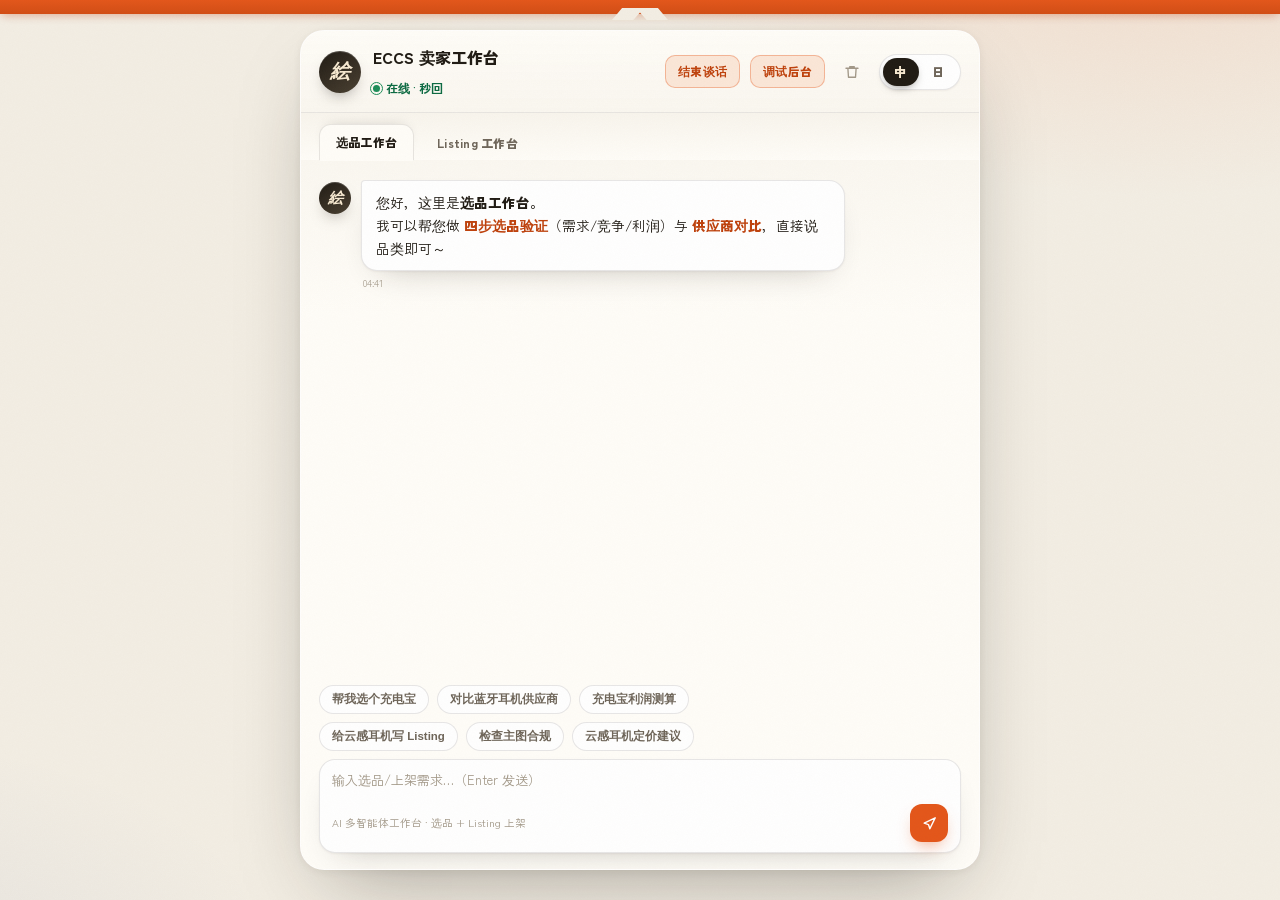
==== commit 8c001c03: "feat: 智能体项目配置与Git安全 Co-authored-by: traeagent <traeagent@users.noreply.github.com>" ====
--- a/ui/index.html
+++ b/ui/index.html
@@ -31,6 +31,8 @@
       <div class="head-actions">
         <!-- 结束本次谈话：触发一级总结管线 -->
         <button class="txt-btn" id="endBtn" type="button" data-i18n="endTalk">结束谈话</button>
+        <!-- 调试后台入口（开发者用，不打扰主工作台） -->
+        <a class="txt-btn debug-link" href="/debug" target="_blank" title="智能体调试后台（工具调用 / token / 链路）">调试后台</a>
         <button class="icon-btn" id="clearBtn" title="清空对话" data-i18n-title="clearTip" aria-label="清空对话">
           <svg viewBox="0 0 24 24"><path d="M4 7h16M9 7V5h6v2M6.5 7l.8 12h9.4l.8-12"/></svg>
         </button>
--- a/ui/style.css
+++ b/ui/style.css
@@ -221,6 +221,9 @@
 .txt-btn:hover { background: #f7d9c0; border-color: rgba(228,87,27,.55); transform: translateY(-1px); }
 .txt-btn:active { transform: translateY(0); }
 
+/* 调试后台入口（顶栏链接，同 txt-btn 观感但更低调） */
+.debug-link { text-decoration: none; display: inline-flex; align-items: center; }
+
 /* ---- 工作台标签 ---- */
 .tabs {
   display: flex; gap: 6px; padding: 10px 18px 0;
